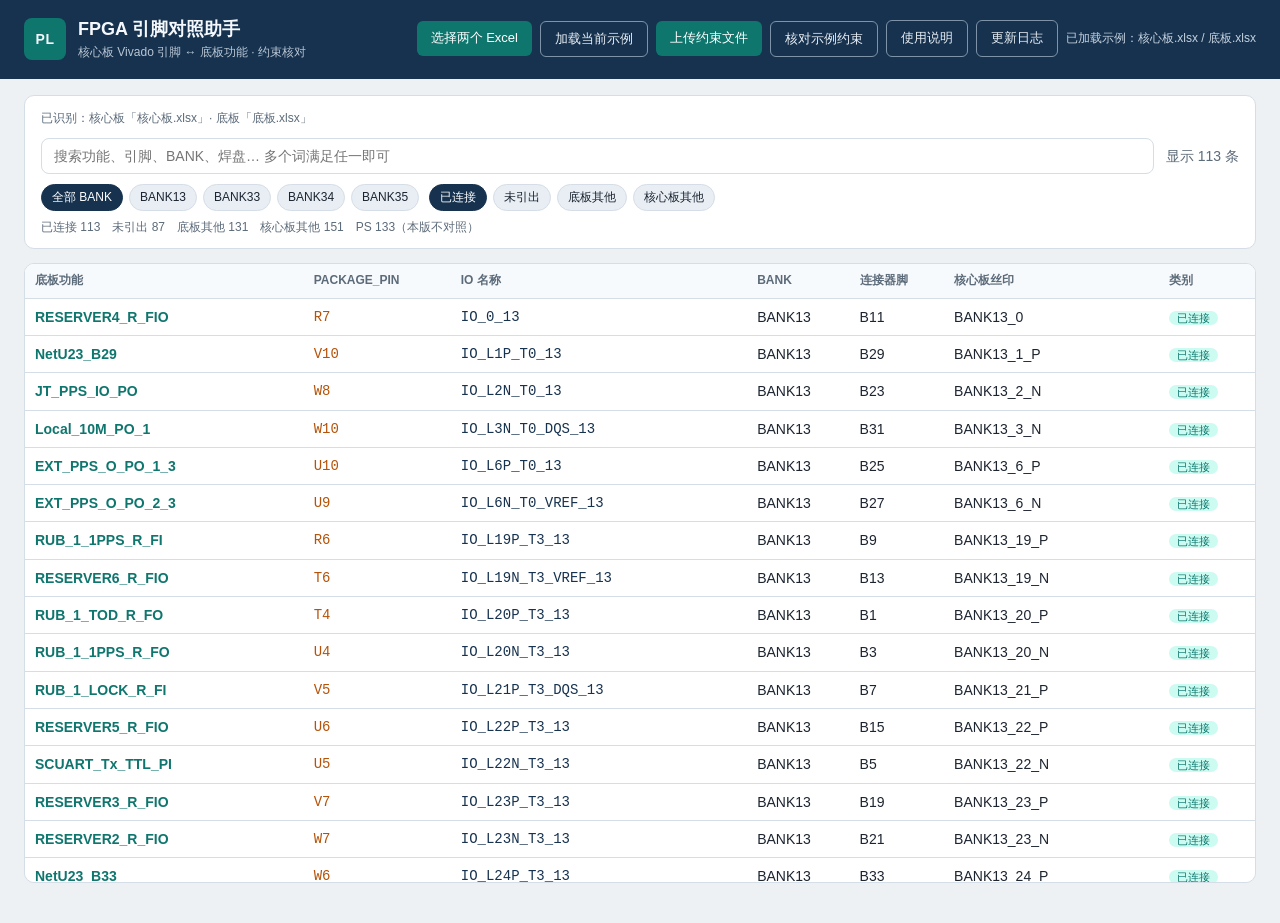
==== index.html @ d7ff83a6 "Add a usage guide for the pin helper and the tool catalog. Co-authored-by: Cursor <cursoragent@curso" ====
<!DOCTYPE html>
<html lang="zh-CN">
<head>
  <meta charset="UTF-8" />
  <meta name="viewport" content="width=device-width, initial-scale=1" />
  <title>FPGA 引脚对照助手</title>
  <link rel="stylesheet" href="static/style.css" />
</head>
<body>
  <header class="top">
    <div class="brand">
      <div class="mark">PL</div>
      <div>
        <h1>FPGA 引脚对照助手</h1>
        <p class="sub">核心板 Vivado 引脚 ↔ 底板功能 · 约束核对</p>
      </div>
    </div>
    <div class="file-bar">
      <label class="btn file-btn">
        选择两个 Excel
        <input id="fileInput" type="file" accept=".xlsx,.xls" multiple hidden />
      </label>
      <button id="sampleBtn" class="btn ghost" type="button">加载当前示例</button>
      <label class="btn file-btn">
        上传约束文件
        <input id="xdcInput" type="file" accept=".xdc,.txt,.XDC" hidden />
      </label>
      <button id="sampleXdcBtn" class="btn ghost" type="button">核对示例约束</button>
      <a class="btn ghost" href="使用说明.html">使用说明</a>
      <a class="btn ghost" href="CHANGELOG.md" target="_blank" rel="noopener">更新日志</a>
      <span id="fileStatus" class="status"></span>
    </div>
  </header>

  <section class="toolbar hidden" id="toolbar">
    <div class="detect" id="detectLine"></div>
    <div class="search-row">
      <input id="searchInput" type="search" placeholder="搜索功能、引脚、BANK、焊盘… 多个词满足任一即可" autocomplete="off" />
      <span id="resultCount" class="count"></span>
    </div>
    <div class="filters">
      <div class="filter-group" id="bankFilters"></div>
      <div class="filter-group">
        <button class="chip on" data-scope="matched" type="button">已连接</button>
        <button class="chip" data-scope="unrouted" type="button">未引出</button>
        <button class="chip" data-scope="base_other" type="button">底板其他</button>
        <button class="chip" data-scope="fpga_other" type="button">核心板其他</button>
      </div>
    </div>
    <div class="stats" id="statsLine"></div>
  </section>

  <main>
    <p id="emptyHint" class="hint">请选择核心板、底板各一份引脚表，或点击「加载当前示例」。</p>
    <p id="errorBox" class="error hidden"></p>
    <div id="tableWrap" class="table-wrap hidden">
      <table>
        <thead>
          <tr>
            <th>底板功能</th>
            <th>PACKAGE_PIN</th>
            <th>IO 名称</th>
            <th>BANK</th>
            <th>连接器脚</th>
            <th>核心板丝印</th>
            <th>类别</th>
          </tr>
        </thead>
        <tbody id="tbody"></tbody>
      </table>
    </div>
    <div id="reviewWrap" class="review-wrap hidden">
      <div class="review-head">
        <h2 id="reviewTitle">约束核对</h2>
        <div class="review-actions">
          <button id="downloadXdcBtn" class="btn" type="button">下载带批注文本</button>
        </div>
      </div>
      <div class="stats" id="reviewStats"></div>
      <div class="filter-group" id="reviewFilters">
        <button class="chip on" data-review="all" type="button">全部行</button>
        <button class="chip" data-review="正确" type="button">正确</button>
        <button class="chip" data-review="错误" type="button">错误</button>
        <button class="chip" data-review="多余" type="button">多余</button>
        <button class="chip" data-review="missing" type="button">底板未约束</button>
      </div>
      <pre id="reviewPre" class="xdc-view"></pre>
      <div id="missingBox" class="missing-box hidden"></div>
    </div>
  </main>

  <div id="toast" class="toast hidden"></div>
  <script src="static/xlsx.full.min.js"></script>
  <script src="static/matcher.js"></script>
  <script src="static/xdc-review.js"></script>
  <script src="static/app.js"></script>
</body>
</html>
---- static/style.css ----
:root {
  --bg: #eef1f4;
  --card: #ffffff;
  --ink: #1c2430;
  --muted: #5c6b7a;
  --line: #d5dde6;
  --navy: #16324f;
  --teal: #0f766e;
  --amber: #b45309;
  --chip: #e8eef4;
  --mark: #fde68a;
}

* { box-sizing: border-box; }

html, body {
  margin: 0;
  background: var(--bg);
  color: var(--ink);
  font: 14px/1.45 "Segoe UI", "PingFang SC", "Microsoft YaHei", sans-serif;
}

.top {
  background: var(--navy);
  color: #f4f7fb;
  padding: 16px 24px 18px;
  display: flex;
  justify-content: space-between;
  gap: 16px;
  align-items: center;
  flex-wrap: wrap;
}

.brand { display: flex; gap: 12px; align-items: center; }
.mark {
  width: 42px; height: 42px;
  border-radius: 8px;
  background: #0f766e;
  display: grid; place-items: center;
  font-weight: 700;
  letter-spacing: 0.04em;
}
h1 { margin: 0; font-size: 18px; font-weight: 650; }
.sub { margin: 2px 0 0; color: #b9c6d4; font-size: 12px; }

.file-bar { display: flex; gap: 8px; align-items: center; flex-wrap: wrap; }
.btn {
  border: 0;
  background: #0f766e;
  color: white;
  padding: 8px 14px;
  border-radius: 6px;
  cursor: pointer;
  font-size: 13px;
}
.btn.ghost { background: transparent; border: 1px solid #7f93a8; color: #e8eef4; }
.btn:hover { filter: brightness(1.08); }
.status { font-size: 12px; color: #c5d2df; max-width: 360px; }

.toolbar {
  background: var(--card);
  margin: 16px 24px 0;
  padding: 14px 16px 12px;
  border-radius: 10px;
  border: 1px solid var(--line);
}
.detect { color: var(--muted); font-size: 12px; margin-bottom: 10px; }
.search-row { display: flex; gap: 12px; align-items: center; }
.search-row input {
  flex: 1;
  border: 1px solid var(--line);
  border-radius: 8px;
  padding: 9px 12px;
  font-size: 14px;
}
.search-row input:focus { outline: 2px solid #99f6e4; border-color: var(--teal); }
.count { color: var(--muted); white-space: nowrap; }
.filters { display: flex; flex-wrap: wrap; gap: 10px; margin-top: 10px; }
.filter-group { display: flex; flex-wrap: wrap; gap: 6px; }
.chip {
  border: 1px solid var(--line);
  background: var(--chip);
  color: var(--ink);
  border-radius: 999px;
  padding: 4px 10px;
  cursor: pointer;
  font-size: 12px;
}
.chip.on { background: var(--navy); color: white; border-color: var(--navy); }
.stats { margin-top: 8px; font-size: 12px; color: var(--muted); }

main { padding: 14px 24px 40px; }
.hint, .error {
  background: var(--card);
  border: 1px dashed var(--line);
  padding: 28px;
  text-align: center;
  color: var(--muted);
  border-radius: 10px;
}
.error { border-style: solid; border-color: #f1b4b4; color: #9f1239; background: #fff1f2; }

.table-wrap {
  background: var(--card);
  border: 1px solid var(--line);
  border-radius: 10px;
  overflow: auto;
  max-height: calc(100vh - 280px);
}
table { width: 100%; border-collapse: collapse; font-variant-numeric: tabular-nums; }
th, td { padding: 8px 10px; text-align: left; border-bottom: 1px solid var(--line); white-space: nowrap; }
th {
  position: sticky; top: 0;
  background: #f7fafc;
  font-size: 12px;
  color: var(--muted);
  font-weight: 600;
  z-index: 1;
}
tbody tr:hover { background: #f3fbf9; }
.pin { font-family: Consolas, "Cascadia Mono", monospace; color: var(--amber); cursor: pointer; }
.io { font-family: Consolas, "Cascadia Mono", monospace; color: var(--navy); cursor: pointer; }
.func { font-weight: 600; color: var(--teal); white-space: normal; min-width: 160px; }
.tag {
  font-size: 11px;
  background: var(--chip);
  border-radius: 999px;
  padding: 1px 8px;
  color: var(--muted);
}
.tag.matched { background: #ccfbf1; color: #0f766e; }
.tag.unrouted { background: #fef3c7; color: #92400e; }
mark { background: var(--mark); padding: 0 1px; }

.review-wrap {
  background: var(--card);
  border: 1px solid var(--line);
  border-radius: 10px;
  margin-top: 16px;
  padding: 14px 16px 16px;
}
.review-head { display: flex; justify-content: space-between; align-items: center; gap: 12px; }
.review-head h2 { margin: 0; font-size: 16px; }
.review-wrap .filter-group { margin: 10px 0; }
.xdc-view {
  margin: 10px 0 0;
  max-height: 52vh;
  overflow: auto;
  background: #0f1720;
  color: #e7eef6;
  padding: 10px 12px;
  border-radius: 8px;
  font: 12px/1.55 Consolas, "Cascadia Mono", monospace;
  white-space: pre-wrap;
}
.xdc-line { padding: 0 6px; border-radius: 3px; }
.xdc-line.ok { background: #134e4a; }
.xdc-line.bad { background: #7f1d1d; }
.xdc-line.extra { background: #7c2d12; }
.missing-box {
  margin-top: 10px;
  background: #f8fafc;
  border: 1px dashed var(--line);
  border-radius: 8px;
  padding: 10px 12px;
  font-size: 13px;
}
.missing-box ul { margin: 6px 0 0; padding-left: 18px; }

a.btn { text-decoration: none; display: inline-block; }

.help {
  max-width: 860px;
  margin: 18px auto 40px;
  padding: 0 24px;
}
.help-card {
  background: var(--card);
  border: 1px solid var(--line);
  border-radius: 10px;
  padding: 20px 22px 24px;
  margin-bottom: 14px;
}
.help h2 { margin: 0 0 10px; font-size: 16px; color: var(--navy); }
.help p, .help li { color: var(--ink); line-height: 1.65; }
.help ol, .help ul { margin: 8px 0 0; padding-left: 22px; }
.help code {
  font-family: Consolas, "Cascadia Mono", monospace;
  background: #eef6f4;
  padding: 1px 5px;
  border-radius: 4px;
  font-size: 12.5px;
}
.help .ok { color: #0f766e; font-weight: 650; }
.help .bad { color: #9f1239; font-weight: 650; }
.help .extra { color: #9a3412; font-weight: 650; }

.hidden { display: none !important; }
.toast {
  position: fixed; bottom: 18px; right: 18px;
  background: var(--navy); color: white;
  padding: 8px 12px; border-radius: 8px;
  font-size: 12px;
}
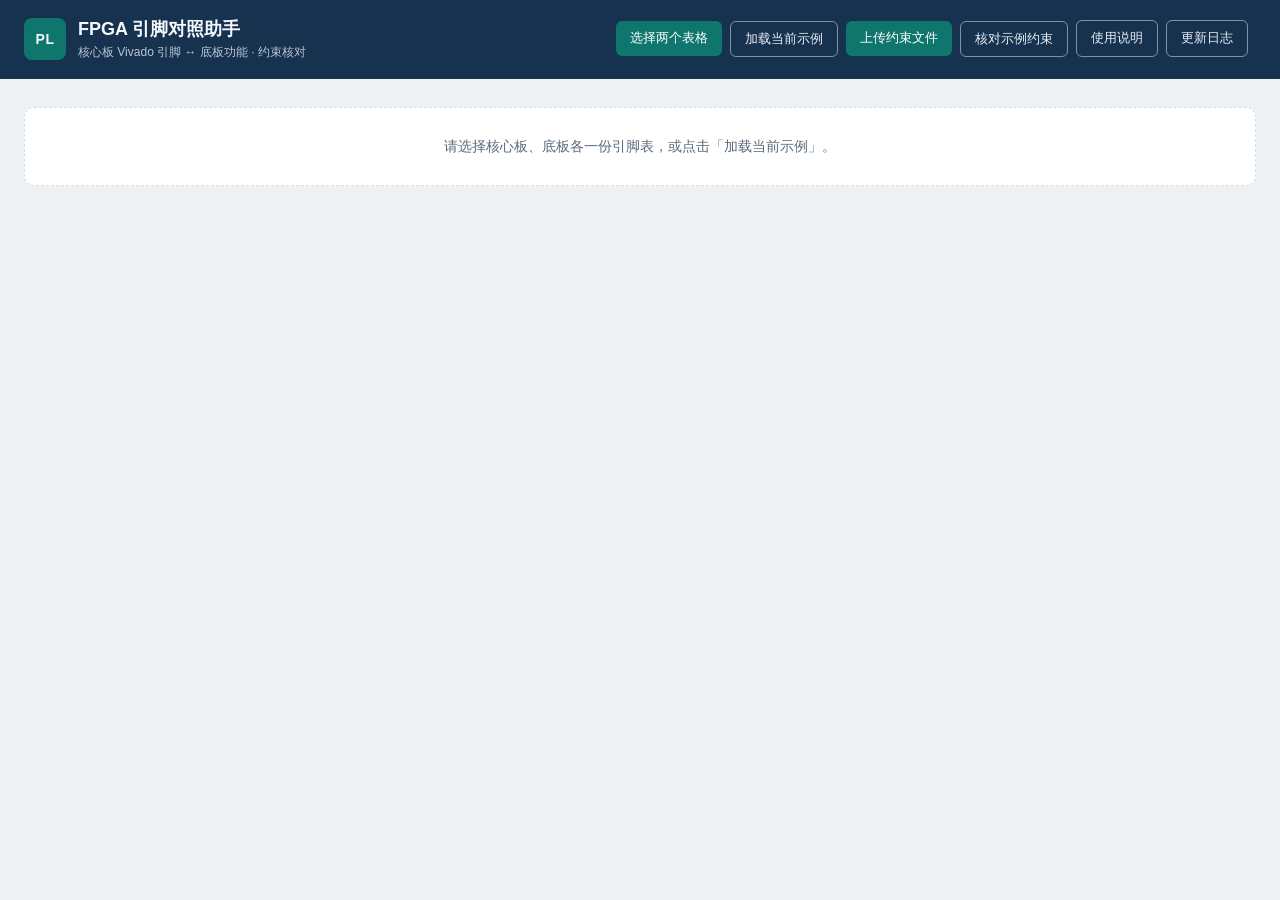
==== commit 2ef1cd3e: "Support CSV pin tables with UTF-8 and Chinese encodings" ====
--- a/index.html
+++ b/index.html
@@ -17,8 +17,8 @@
     </div>
     <div class="file-bar">
       <label class="btn file-btn">
-        选择两个 Excel
-        <input id="fileInput" type="file" accept=".xlsx,.xls" multiple hidden />
+        选择两个表格
+        <input id="fileInput" type="file" accept=".xlsx,.xls,.csv" multiple hidden />
       </label>
       <button id="sampleBtn" class="btn ghost" type="button">加载当前示例</button>
       <label class="btn file-btn">
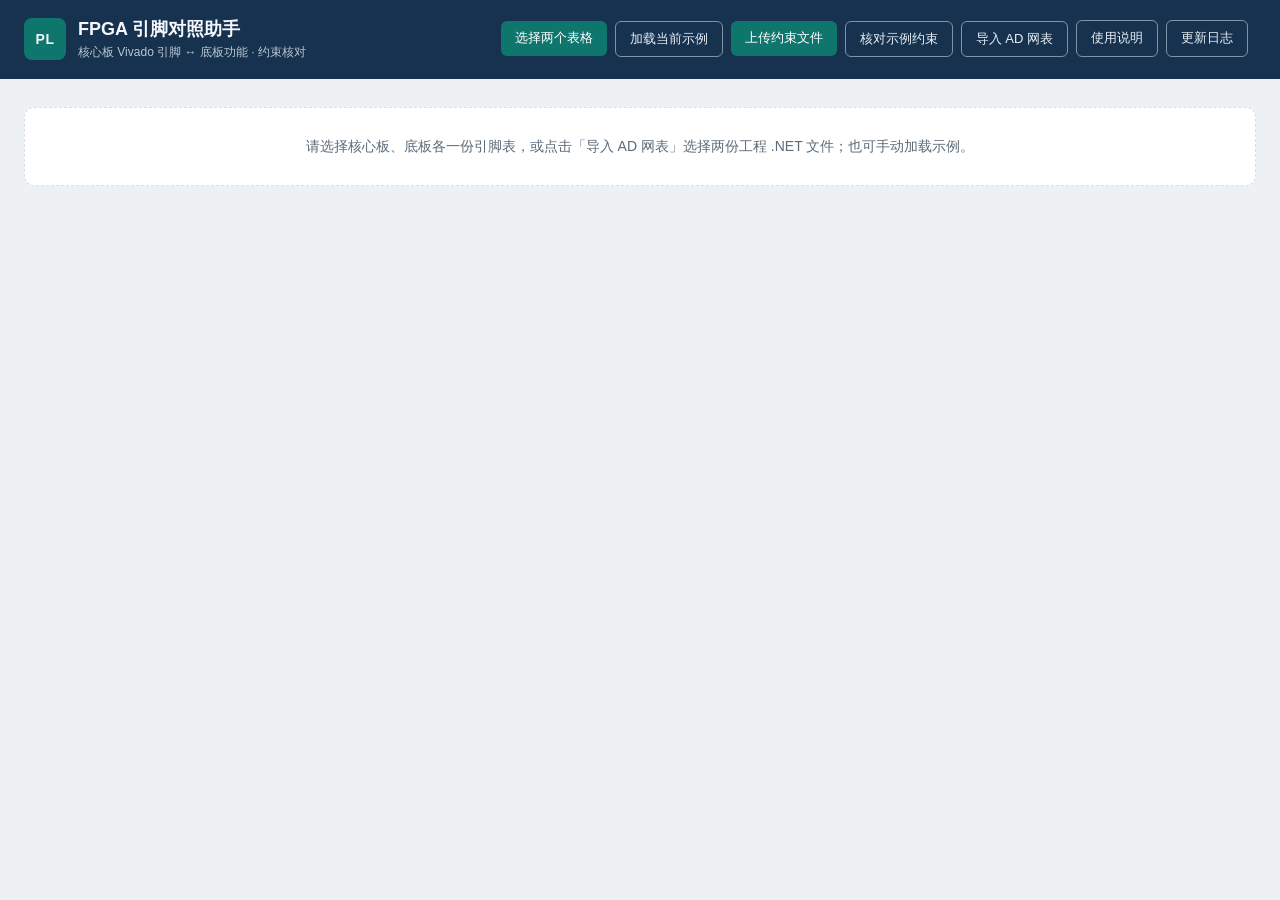
==== commit a71384df: "Import AD Protel netlists and trace board connector connections" ====
--- a/index.html
+++ b/index.html
@@ -26,12 +26,29 @@
         <input id="xdcInput" type="file" accept=".xdc,.txt,.XDC" hidden />
       </label>
       <button id="sampleXdcBtn" class="btn ghost" type="button">核对示例约束</button>
+      <button id="netlistToggle" class="btn ghost" type="button">导入 AD 网表</button>
       <a class="btn ghost" href="使用说明.html">使用说明</a>
       <a class="btn ghost" href="CHANGELOG.md" target="_blank" rel="noopener">更新日志</a>
       <span id="fileStatus" class="status"></span>
     </div>
   </header>
 
+  <section class="toolbar hidden" id="netlistPanel">
+    <p>从 AD 导出 Protel 格式的工程网表，分别选择核心板和底板。连接器按同名管脚对接（A1 → A1、J1 → J1）。</p>
+    <div class="file-bar">
+      <label class="btn file-btn">选择核心板 .NET<input id="coreNetInput" type="file" accept=".net" hidden /></label>
+      <span id="coreNetStatus" class="status">未选择</span>
+      <label class="btn file-btn">选择底板 .NET<input id="baseNetInput" type="file" accept=".net" hidden /></label>
+      <span id="baseNetStatus" class="status">未选择</span>
+    </div>
+    <div class="file-bar">
+      <label>核心板 FPGA <select id="netFpga"></select></label>
+      <label>核心板连接器 <select id="netCoreConnector"></select></label>
+      <label>底板对应接口 <select id="netBaseConnector"></select></label>
+      <button id="matchNetlists" class="btn" type="button" disabled>按同名脚生成连接表</button>
+    </div>
+    <p class="hint">位号会自动推荐，请核实后生成。仅追踪同一网络的直接连接，不穿过电阻、电容或芯片；网表不含 IO 名称、BANK 或未连接焊盘。共享网络合并到「核心板其他」。约束核对只按常规数字 GPIO 网络标签核对连接，不能验证引脚类型或电压。</p>
+  </section>
   <section class="toolbar hidden" id="toolbar">
     <div class="detect" id="detectLine"></div>
     <div class="search-row">
@@ -48,10 +65,11 @@
       </div>
     </div>
     <div class="stats" id="statsLine"></div>
+    <button id="downloadConnections" class="btn ghost" type="button">下载连接表 CSV</button>
   </section>
 
   <main>
-    <p id="emptyHint" class="hint">请选择核心板、底板各一份引脚表，或点击「加载当前示例」。</p>
+    <p id="emptyHint" class="hint">请选择核心板、底板各一份引脚表，或点击「导入 AD 网表」选择两份工程 .NET 文件；也可手动加载示例。</p>
     <p id="errorBox" class="error hidden"></p>
     <div id="tableWrap" class="table-wrap hidden">
       <table>
@@ -64,6 +82,7 @@
             <th>连接器脚</th>
             <th>核心板丝印</th>
             <th>类别</th>
+            <th>同网器件管脚 / 附加信息</th>
           </tr>
         </thead>
         <tbody id="tbody"></tbody>
@@ -93,6 +112,7 @@
   <script src="static/xlsx.full.min.js"></script>
   <script src="static/matcher.js"></script>
   <script src="static/xdc-review.js"></script>
+  <script src="static/netlist.js"></script>
   <script src="static/app.js"></script>
 </body>
 </html>
--- a/static/style.css
+++ b/static/style.css
@@ -196,6 +196,8 @@
 .help .extra { color: #9a3412; font-weight: 650; }
 
 .hidden { display: none !important; }
+#netlistPanel .file-bar { margin: 12px 0; }
+#netlistPanel select { max-width: 240px; padding: 6px; }
 .toast {
   position: fixed; bottom: 18px; right: 18px;
   background: var(--navy); color: white;
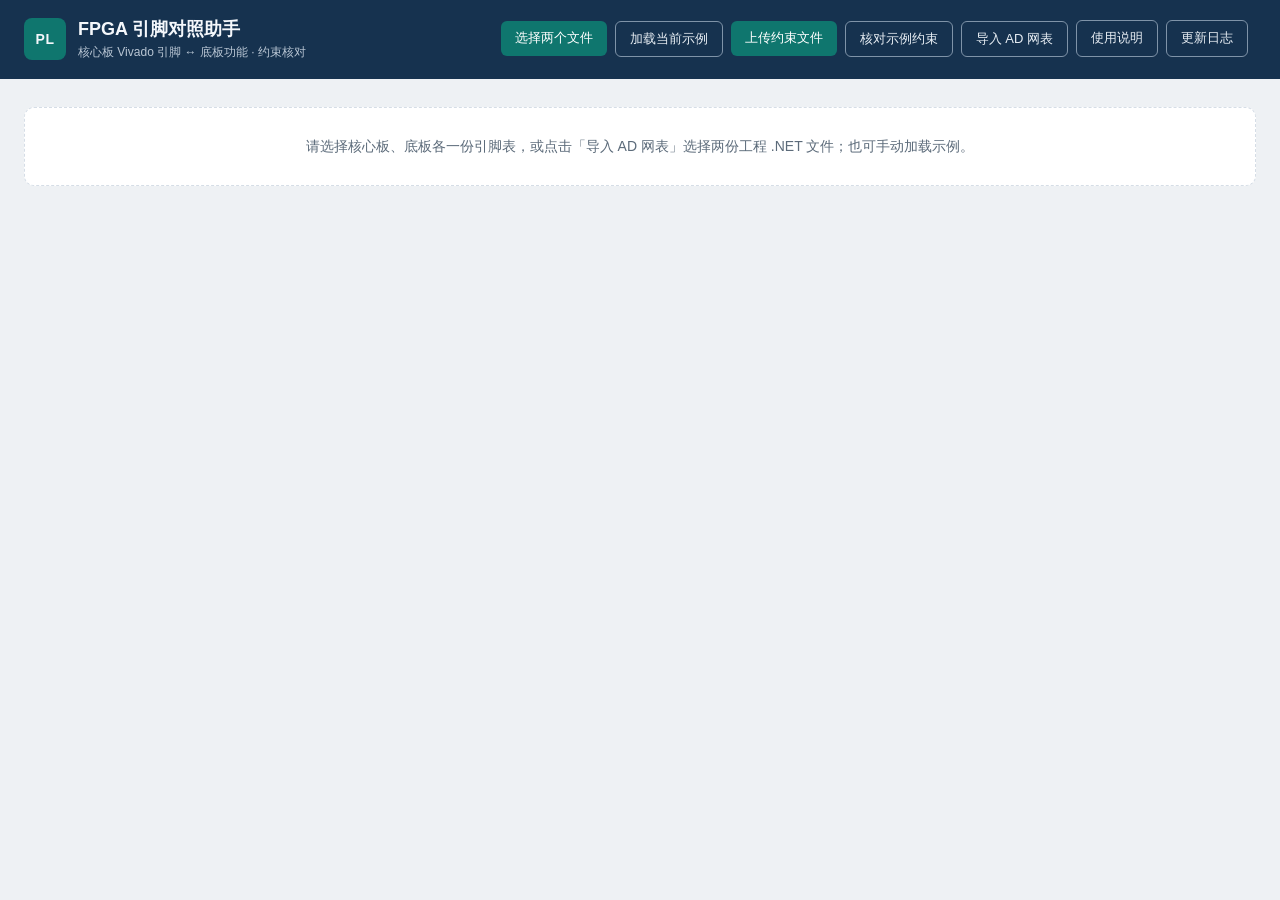
==== commit 72ed9295: "Route NET files to connectivity import instead of spreadsheet parsing" ====
--- a/index.html
+++ b/index.html
@@ -4,7 +4,7 @@
   <meta charset="UTF-8" />
   <meta name="viewport" content="width=device-width, initial-scale=1" />
   <title>FPGA 引脚对照助手</title>
-  <link rel="stylesheet" href="static/style.css" />
+  <link rel="stylesheet" href="static/style.css?v=0.5.1" />
 </head>
 <body>
   <header class="top">
@@ -17,8 +17,8 @@
     </div>
     <div class="file-bar">
       <label class="btn file-btn">
-        选择两个表格
-        <input id="fileInput" type="file" accept=".xlsx,.xls,.csv" multiple hidden />
+        选择两个文件
+        <input id="fileInput" type="file" accept=".xlsx,.xls,.csv,.net" multiple hidden />
       </label>
       <button id="sampleBtn" class="btn ghost" type="button">加载当前示例</button>
       <label class="btn file-btn">
@@ -110,9 +110,9 @@
 
   <div id="toast" class="toast hidden"></div>
   <script src="static/xlsx.full.min.js"></script>
-  <script src="static/matcher.js"></script>
-  <script src="static/xdc-review.js"></script>
-  <script src="static/netlist.js"></script>
-  <script src="static/app.js"></script>
+  <script src="static/matcher.js?v=0.5.1"></script>
+  <script src="static/xdc-review.js?v=0.5.1"></script>
+  <script src="static/netlist.js?v=0.5.1"></script>
+  <script src="static/app.js?v=0.5.1"></script>
 </body>
 </html>
